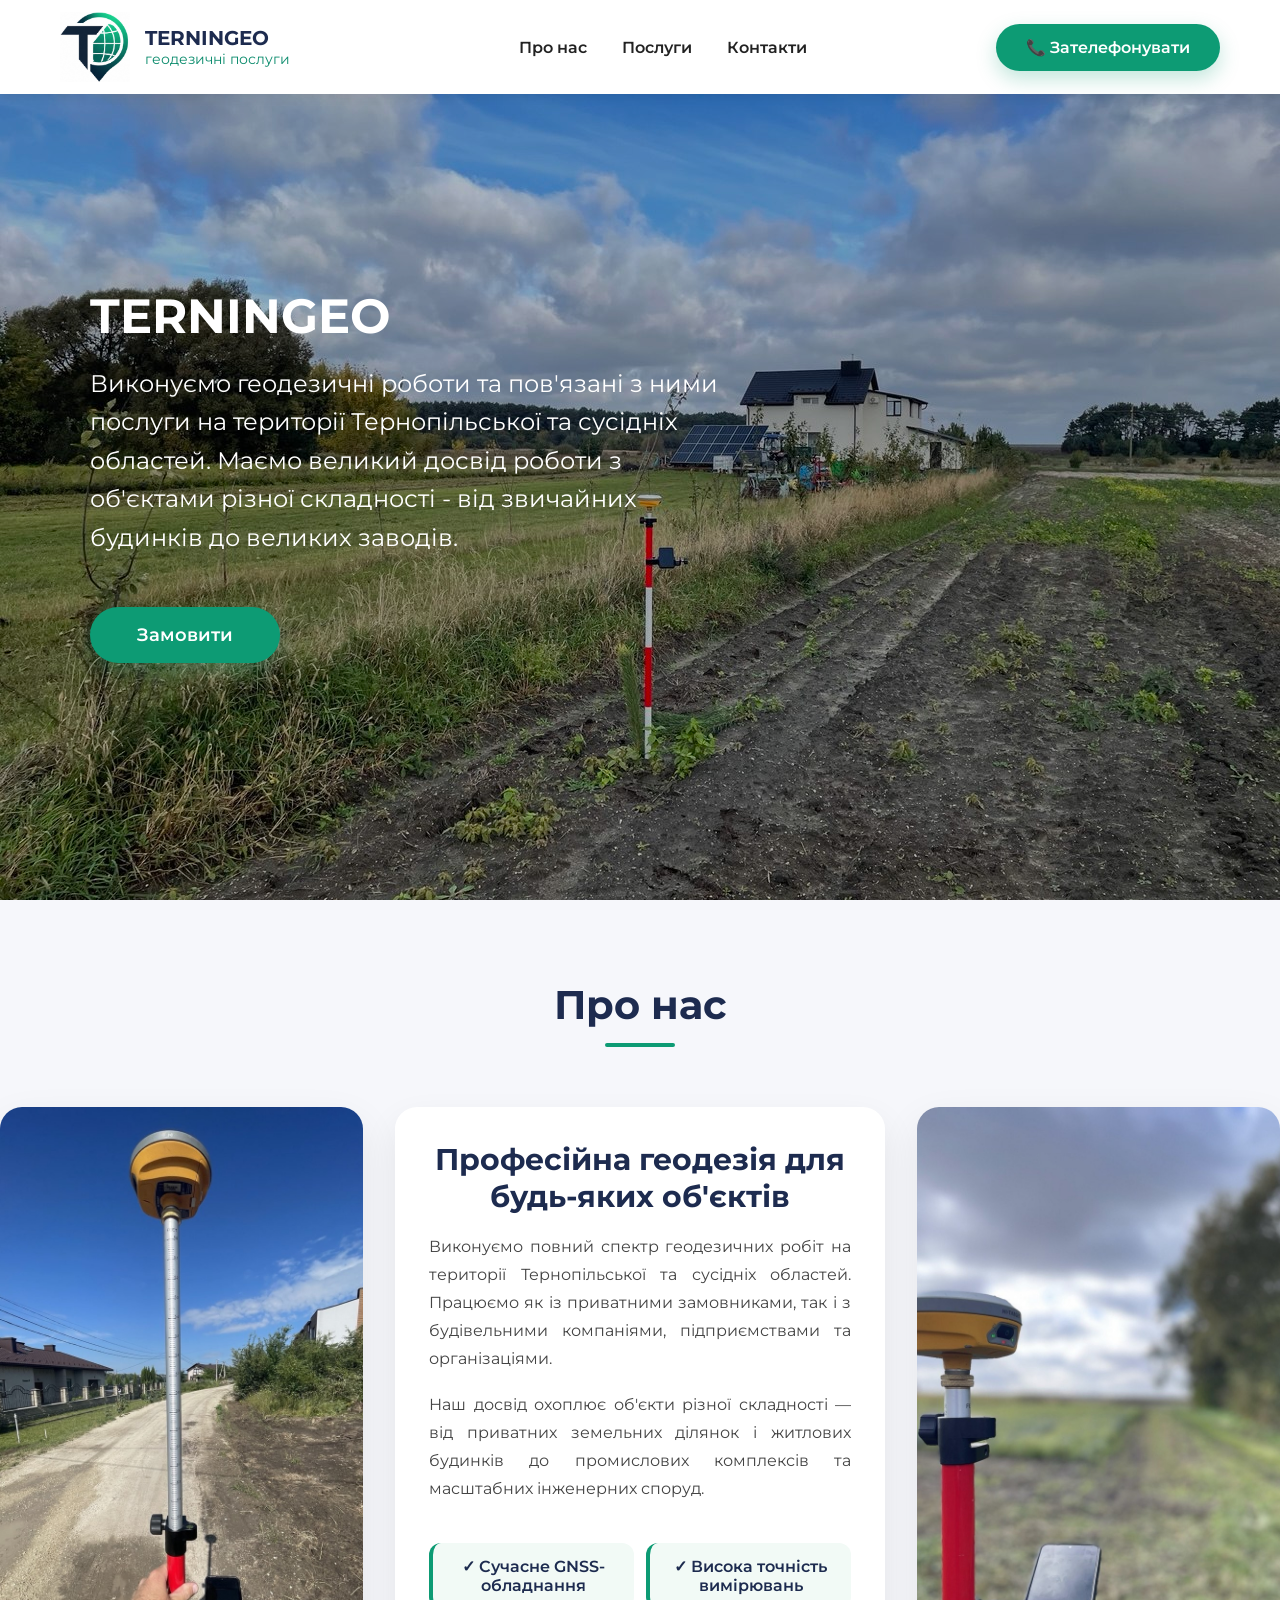
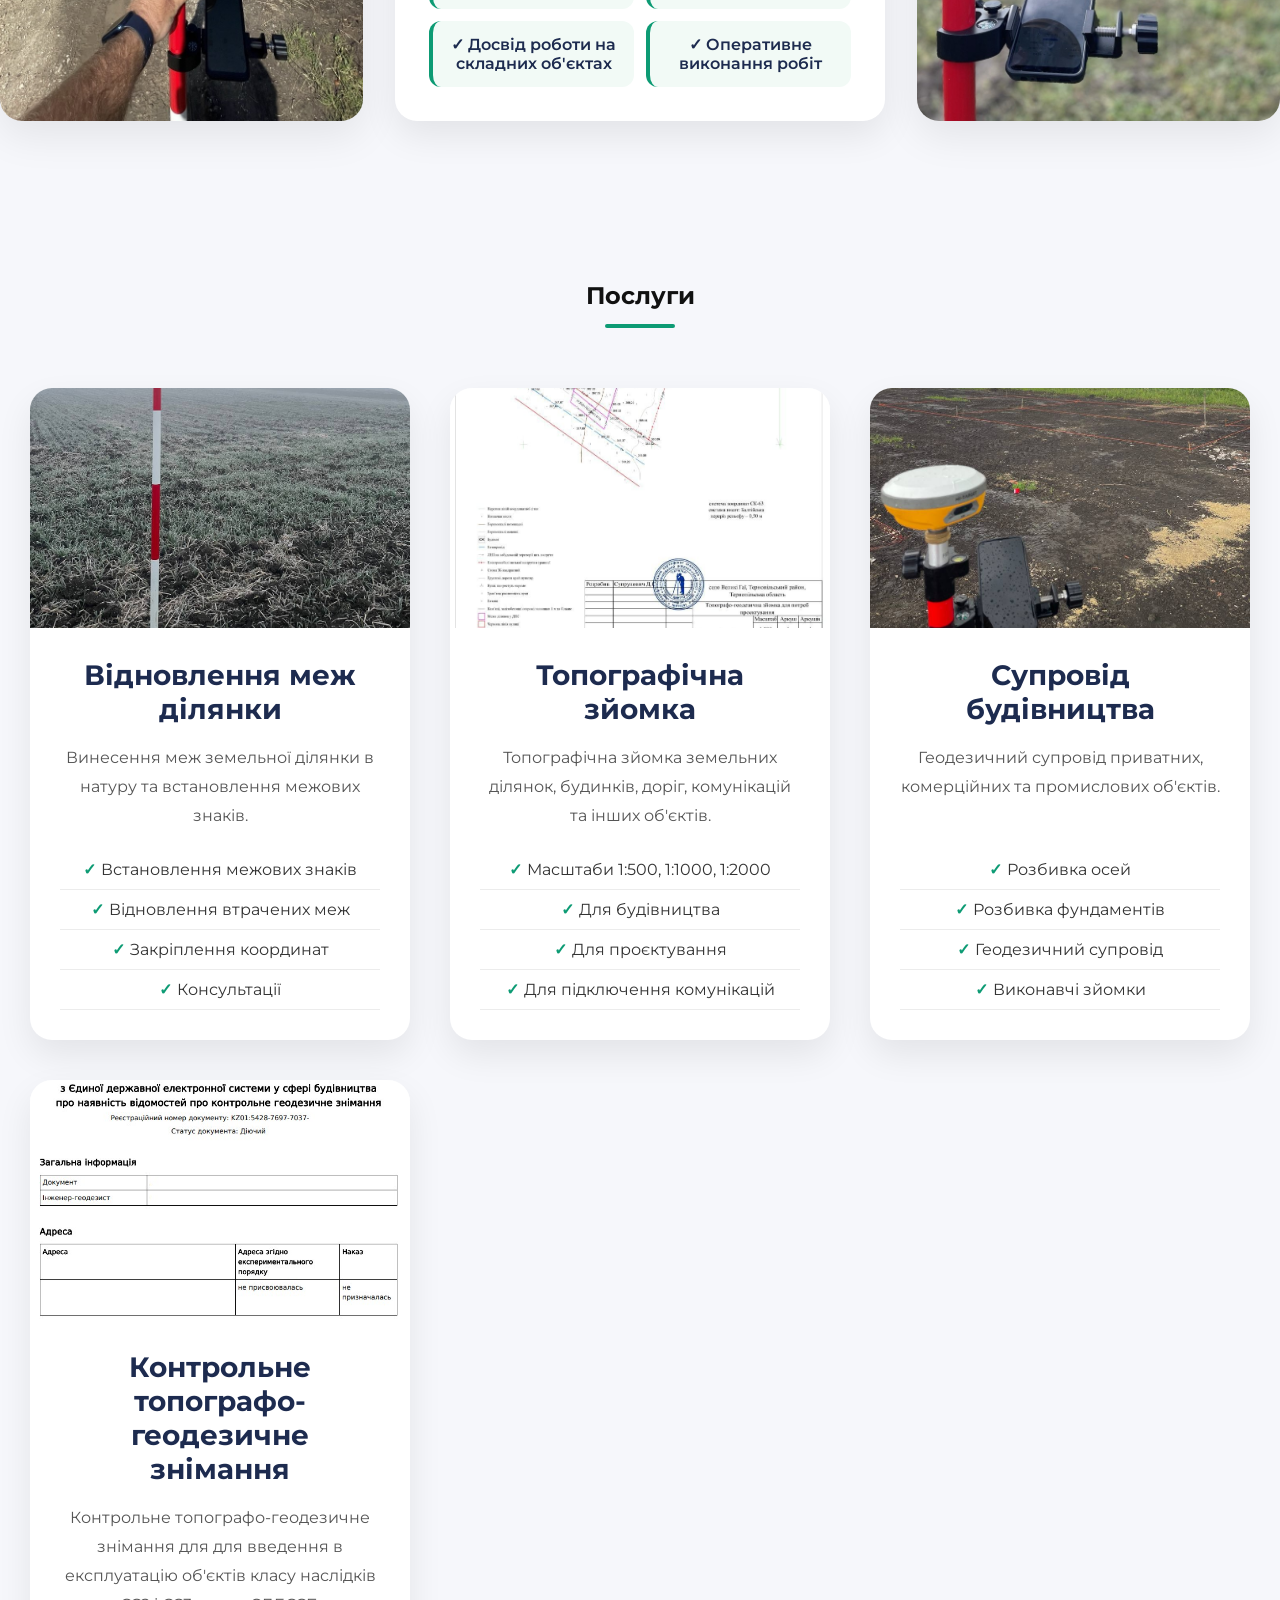
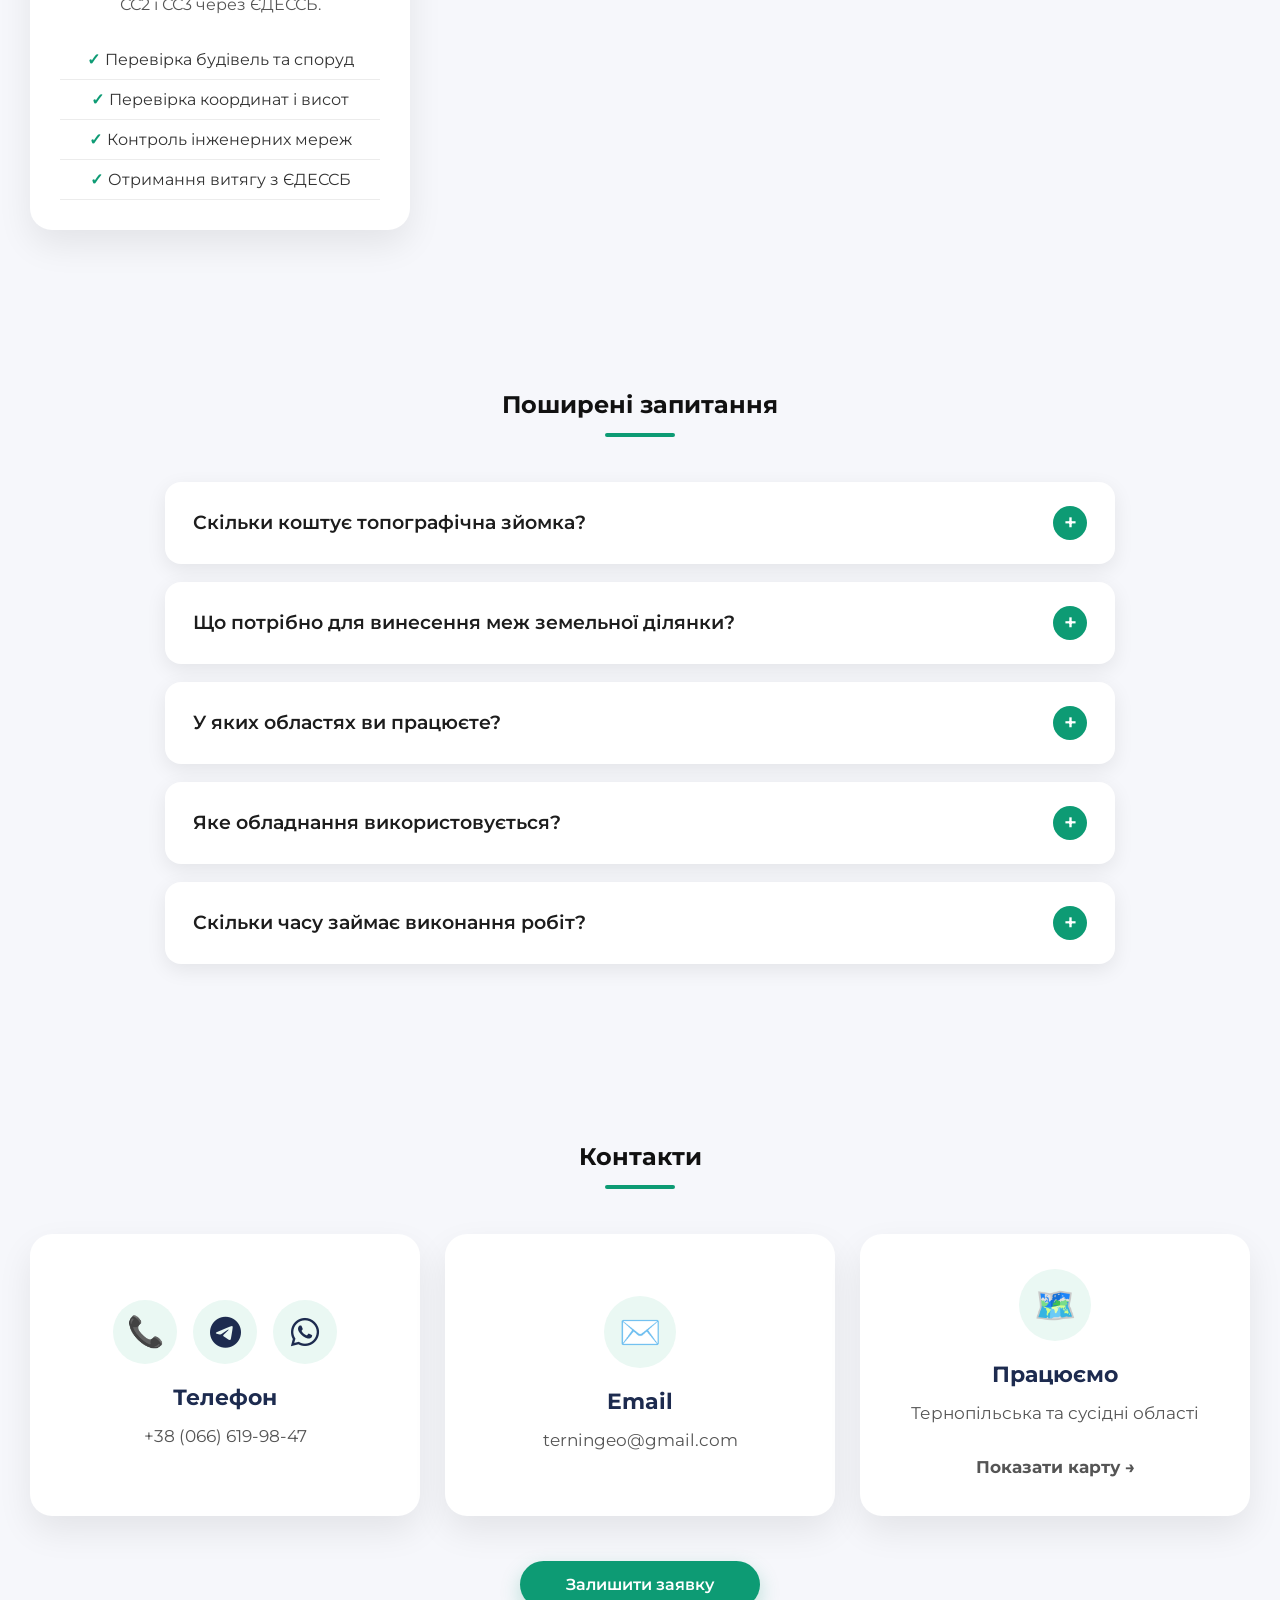
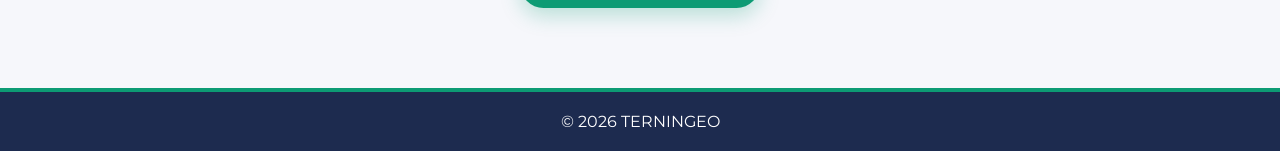
==== index.html @ 0c367214 "Update index.html" ====
<!DOCTYPE html>
<html lang="uk">
<head>
<meta charset="UTF-8">
<meta name="viewport" content="width=device-width, initial-scale=1.0">
<meta name="theme-color" content="#0d9b74">

<title>TERNINGEO | Топографічна зйомка • Винесення меж • Геодезичні роботи</title>

<meta name="description" content="Геодезичні послуги у Тернополі та Західній Україні: топографічна зйомка, винесення та відновлення меж земельних ділянок, геодезичний супровід будівництва, контрольне топографо-геодезичне знімання.">

<meta name="keywords" content="
геодезія Тернопіль,
геодезист Тернопіль,
геодезичні роботи,
геодезичні послуги,
інженер-геодезист,
сертифікований інженер-геодезист,
топографічна зйомка,
топозйомка,
топозйомка 1:500,
топозйомка 1:2000,
топозйомка для рем,
топозйомка на підключення,
топографічний план,
геодезична зйомка,
винесення меж,
винесення меж земельної ділянки,
відновлення меж,
встановлення межових знаків,
межування земельної ділянки,
визначення меж ділянки,
геодезичний супровід будівництва,
геодезичний контроль,
розбивка осей,
розбивка фундаменту,
виконавча зйомка,
контрольне топографо-геодезичне знімання,
ЄДЕССБ,
СС2,
СС3,
геодезія будівництва,
GNSS вимірювання,
геодезичні вимірювання,
геодезичне обладнання,
земельна ділянка,
геодезія Тернопільська область,
геодезист Тернопільська область,
геодезія Львів,
геодезія Івано-Франківськ,
геодезія Хмельницький,
геодезія Рівне,
геодезія Луцьк,
геодезія Чернівці,
геодезія Закарпаття,
геодезія Західна Україна
">
  
<meta name="robots" content="index,follow">

<link rel="canonical" href="https://terningeo.pp.ua/">

<link rel="icon" href="images/favicon-16x16.png" type="image/png">
<link rel="apple-touch-icon" href="images/apple-touch-icon.png">

<link rel="preconnect" href="https://fonts.googleapis.com">
<link rel="preconnect" href="https://fonts.gstatic.com" crossorigin>

<link href="https://fonts.googleapis.com/css2?family=Montserrat:wght@300;400;600;700&display=swap" rel="stylesheet">

<link rel="stylesheet" href="https://cdnjs.cloudflare.com/ajax/libs/font-awesome/6.7.2/css/all.min.css">
<link rel="stylesheet" href="style.css">

<meta property="og:type" content="website">
<meta property="og:locale" content="uk_UA">
<meta property="og:site_name" content="TERNINGEO">
<meta property="og:title" content="TERNINGEO">
<meta property="og:description" content="Топографічна зйомка, винесення меж, геодезичний супровід будівництва та інші геодезичні послуги.">
<meta property="og:url" content="https://terningeo.pp.ua/">
<meta property="og:image" content="https://terningeo.pp.ua/images/hero.jpg">

<script type="application/ld+json">
{
  "@context":"https://schema.org",
  "@type":"ProfessionalService",
  "name":"TERNINGEO",
  "url":"https://terningeo.pp.ua/",
  "image":"https://terningeo.pp.ua/images/hero.jpg",
  "telephone":"+380666199847",
  "email":"terningeo@gmail.com",
  "priceRange":"₴₴",
  "areaServed":[
    "Тернопільська область",
    "Львівська область",
    "Івано-Франківська область",
    "Хмельницька область",
    "Рівненська область",
    "Волинська область",
    "Закарпатська область",
    "Чернівецька область"
  ]
}
</script>

</head>

<body>

<header>

    <div class="container">

        <div class="logo">
            <a href="/">
                <img src="images/logo.png" alt="TERNINGEO">

                <div class="logo-text">
                    <span class="logo-title">
                        TERNINGEO
                    </span>

                    <span class="logo-subtitle">
                          геодезичні послуги
                    </span>
                </div>
            </a>
        </div>

        <button class="menu-toggle" aria-label="Меню">
            ☰
        </button>

        <nav id="main-menu">

            <a href="#about">Про нас</a>

            <a href="#services">Послуги</a>

            <!-- <a href="#works">Роботи</a> -->

            <a href="#contact">Контакти</a>

        </nav>

        <a href="tel:+380666199847" class="btn desktop-btn">
            📞 Зателефонувати
        </a>

    </div>

</header>

<section class="hero">
<div class="overlay"></div>
<div class="hero-content">
<h1>TERNINGEO</h1>
<p>Виконуємо геодезичні роботи та пов'язані з ними послуги на території Тернопільської та сусідніх областей. Маємо великий досвід роботи з об'єктами різної складності - від звичайних будинків до великих заводів.</p>
<a href="#" id="openOrderModal" class="btn">Замовити</a>
</div>
</section>

<section id="about" class="section">

    <div class="container">

        <h2>Про нас</h2>

        <!-- Мобільний слайдер -->
        <div class="about-slider" id="aboutSlider">

            <img src="images/about.jpg"
                 alt="Інженер-геодезист виконує геодезичні роботи">

            <img src="images/about-2.jpg"
                 alt="Геодезичні вимірювання сучасним GNSS-обладнанням">

         </div>
          
        <div class="services-dots">
            <span class="dot active"></span>
            <span class="dot"></span>
        </div>

    </div>

    <!-- ПК -->
    <div class="about">

        <div class="about-image">
            <img src="images/about.jpg"
                 alt="Інженер-геодезист виконує геодезичні роботи">
        </div>

         <div class="about-text">

            <h3>Професійна геодезія для будь-яких об'єктів</h3>

            <p>
                Виконуємо повний спектр геодезичних робіт на території Тернопільської та
                сусідніх областей. Працюємо як із приватними замовниками, так і з
                будівельними компаніями, підприємствами та організаціями.
            </p>

            <p>
                Наш досвід охоплює об'єкти різної складності — від приватних земельних
                ділянок і житлових будинків до промислових комплексів та масштабних
                інженерних споруд.
            </p>

            <div class="about-features">
                <div>✓ Сучасне GNSS-обладнання</div>
                <div>✓ Висока точність вимірювань</div>
                <div>✓ Досвід роботи на складних об'єктах</div>
                <div>✓ Оперативне виконання робіт</div>
            </div>

        </div>

        <div class="about-image">
            <img src="images/about-2.jpg"
                 alt="Геодезичні вимірювання сучасним GNSS-обладнанням">
        </div>

    </div>

</section>

<section id="services" class="section">

    <div class="container">

        <h2>Послуги</h2>

        <div class="services-grid" id="servicesSlider">

            <article class="service-card" onclick="location.href='/vynos';" style="cursor:pointer;">

                <img src="images/boundary.jpg" alt="Відновлення меж">

                <div class="service-content">

                    <h3>Відновлення меж ділянки</h3>

                    <p>
                        Винесення меж земельної ділянки в натуру
                        та встановлення межових знаків.
                    </p>

                    <ul>
                        <li>Встановлення межових знаків</li>
                        <li>Відновлення втрачених меж</li>
                        <li>Закріплення координат</li>
                        <li>Консультації</li>
                    </ul>

                </div>

            </article>

            <article class="service-card" onclick="location.href='/topo';" style="cursor:pointer;">

                <img src="images/topography.jpg" alt="Топографічна зйомка">

                <div class="service-content">

                    <h3>Топографічна зйомка</h3>

                    <p>
                        Топографічна зйомка земельних ділянок,
                        будинків, доріг, комунікацій та інших об'єктів.
                    </p>

                    <ul>
                        <li>Масштаби 1:500, 1:1000, 1:2000</li>
                        <li>Для будівництва</li>
                        <li>Для проєктування</li>
                        <li>Для підключення комунікацій</li>
                    </ul>

                </div>

            </article>

            <article class="service-card" onclick="location.href='/suprovid';" style="cursor:pointer;">

                <img src="images/construction.jpg" alt="Супровід будівництва">

                <div class="service-content">

                    <h3>Супровід будівництва</h3>

                    <p>
                        Геодезичний супровід приватних,
                        комерційних та промислових об'єктів.
                    </p>

                    <ul>
                        <li>Розбивка осей</li>
                        <li>Розбивка фундаментів</li>
                        <li>Геодезичний супровід</li>
                        <li>Виконавчі зйомки</li>
                    </ul>

                </div>

            </article>

            <article class="service-card" onclick="location.href='/kgz';" style="cursor:pointer;">

                <img src="images/control.jpg" alt="Контрольне топографо-геодезичне знімання">

                <div class="service-content">

                    <h3>Контрольне топографо-геодезичне знімання</h3>

                    <p>
                    Контрольне топографо-геодезичне знімання для 
                    для введення в експлуатацію об'єктів 
                    класу наслідків СС2 і СС3 через ЄДЕССБ.
                    </p>

                    <ul>
                    <li>Перевірка будівель та споруд</li>
                    <li>Перевірка координат і висот</li>
                    <li>Контроль інженерних мереж</li>
                    <li>Отримання витягу з ЄДЕССБ</li>
                    </ul>

                </div>
                
            </article>

        </div>

    </div>

    <div class="services-dots">
    <span class="dot active"></span>
    <span class="dot"></span>
    <span class="dot"></span>
    <span class="dot"></span>
    
    </div>

</section>
    
<!-- <section id="works" class="section">

    <div class="container">

        <h2>Роботи</h2>

        <!-- ПК -->
        <!-- <div class="gallery">

            <img src="images/about-2.jpg" alt="">
            <img src="images/about.jpg" alt="">
            <img src="images/topography.jpg" alt="">
            <img src="images/boundary.jpg" alt="">
            <img src="images/construction.jpg" alt="">

        </div> -->

        <!-- Мобільний -->
        <!-- <div class="gallery-slider" id="gallerySlider">

            <img src="images/about-2.jpg" alt="">
            <img src="images/about.jpg" alt="">
            <img src="images/topography.jpg" alt="">
            <img src="images/boundary.jpg" alt="">
            <img src="images/construction.jpg" alt="">

        </div>

        <div class="gallery-dots">
            <span class="gallery-dot active"></span>
            <span class="gallery-dot"></span>
            <span class="gallery-dot"></span>
            <span class="gallery-dot"></span>
            <span class="gallery-dot"></span>
        </div>

    </div> -->
    
<!-- </section> -->

<section id="faq" class="section">

    <div class="container">

        <h2>Поширені запитання</h2>

        <div class="faq">

            <div class="faq-item">

                <button class="faq-question">

                    <span>Скільки коштує топографічна зйомка?</span>

                    <span class="faq-icon">+</span>

                </button>

                <div class="faq-answer">

                    <p>
                        Вартість залежить від площі ділянки, місця виконання робіт,
                        складності рельєфу та призначення зйомки.
                        Для розрахунку вартості достатньо зателефонувати або залишити заявку.
                    </p>

                </div>

            </div>

            <div class="faq-item">

                <button class="faq-question">

                    <span>Що потрібно для винесення меж земельної ділянки?</span>

                    <span class="faq-icon">+</span>

                </button>

                <div class="faq-answer">

                    <p>
                        Достатньо кадастрового номера земельної ділянки або
                        правовстановлюючих документів. Після уточнення координат
                        межі будуть відновлені в натурі(на місцевості) та закріплені межовими знаками.
                    </p>

                </div>

            </div>

            <div class="faq-item">

                <button class="faq-question">

                    <span>У яких областях ви працюєте?</span>

                    <span class="faq-icon">+</span>

                </button>

                <div class="faq-answer">

                    <p>
                        Працюємо у Тернопільській, Львівській,
                        Івано-Франківській, Хмельницькій,
                        Волинській, Рівненській,
                        Закарпатській та Чернівецькій областях.
                    </p>

                </div>

            </div>

            <div class="faq-item">

                <button class="faq-question">

                    <span>Яке обладнання використовується?</span>

                    <span class="faq-icon">+</span>

                </button>

                <div class="faq-answer">

                    <p>
                        Використовуємо сучасне GNSS-обладнання
                        та професійні геодезичні прилади,
                        що забезпечують високу точність вимірювань.
                    </p>

                </div>

            </div>

            <div class="faq-item">

                <button class="faq-question">

                    <span>Скільки часу займає виконання робіт?</span>

                    <span class="faq-icon">+</span>

                </button>

                <div class="faq-answer">

                    <p>
                        Терміни залежать від виду робіт та площі об'єкта.
                        Більшість замовлень виконується максимально оперативно
                        після погодження деталей.
                    </p>

                </div>

            </div>

        </div>

    </div>

</section>
  
<section id="contact" class="section">

    <div class="container">

        <h2>Контакти</h2>

        <div class="contact-grid">

            <!-- Телефон -->
            <div class="contact-card">

                <div class="contact-actions">

    <a href="tel:+380666199847"
       class="contact-icon phone-icon"
       aria-label="Зателефонувати">
        📞
    </a>

    <a href="https://t.me/+380666199847"
       class="contact-icon telegram-icon"
       target="_blank"
       aria-label="Telegram">
        <i class="fab fa-telegram-plane"></i>
    </a>

    <a href="https://wa.me/+380666199847"
       class="contact-icon whatsapp-icon"
       target="_blank"
       aria-label="WhatsApp">
        <i class="fab fa-whatsapp"></i>
    </a>
                </div>

                <h3>Телефон</h3>
                <span>+38 (066) 619-98-47</span>

            </div>

            <!-- Email -->
            <a href="mailto:terningeo@gmail.com" class="contact-card">
                <div class="contact-icon">✉️</div>
                <h3>Email</h3>
                <span>terningeo@gmail.com</span>
            </a>

            <!-- Карта -->
            <a href="#" id="openMap" class="contact-card">
                <div class="contact-icon">🗺️</div>
                <h3>Працюємо</h3>
                <span>
                    Тернопільська та сусідні області
                    <br><br>
                    <strong>Показати карту →</strong>
                </span>
            </a>

        </div>

        <a href="#" class="btn open-modal" style="margin-top:45px;">
            Залишити заявку
        </a>

    </div>

</section>

<footer>
<p>© 2026 TERNINGEO</p>
</footer>

<button id="topBtn">↑</button>

<a href="tel:+380666199847" id="callBtn" aria-label="Зателефонувати">
    📞
</a>

<div id="orderModal" class="modal">

        <div class="modal-content">

        <button class="close-modal">&times;</button>

        <h2>Замовити геодезичні роботи</h2>

        <form id="orderForm">

        <input
        type="text"
        placeholder="Ваше ім'я"
        required
        minlength="2">

        <input
        type="tel"
        placeholder="+380671234567"
        required
        pattern="^(\+380|380|0)\d{9}$">

        <textarea
        placeholder="Опишіть, що потрібно виконати"
        required
        minlength="5"></textarea>

        <button type="submit" class="btn">
        Надіслати заявку
        </button>

        </form>

    </div>

</div>

<div id="mapModal" class="modal">

    <div class="modal-content modal-map">

    <button class="close-map">&times;</button>

    <div class="map-header">
        <h2>Регіон виконання робіт</h2>

        <p>
            Виконуємо геодезичні роботи на території західної України.
        </p>
    </div>

    <img src="images/work-area-map.png" alt="Регіон виконання робіт">

    <div class="map-footer">
        <p>
            Працюємо у Волинській, Рівненській, Львівській,
            Тернопільській, Хмельницькій, Івано-Франківській,
            Закарпатській та Чернівецькій областях.
        </p>
    </div>

    </div>

</div>

<script src="script.js"></script>
</body>
</html>
---- style.css ----
html,
body {
    width: 100%;
    overflow-x: hidden;
}

*{margin:0;padding:0;box-sizing:border-box;font-family:Montserrat,sans-serif}
body{background:#f6f7fb;color:#111}

.container{
    width:min(100%,1500px);
    margin:auto;
    padding:0 30px;
}

nav{
    display:flex;
    align-items:center;
    gap:35px;

    flex:1;
    justify-content:center;
}

.overlay{
    position:absolute;
    inset:0;
    background:rgba(0,0,0,.35);
}

/* ===== Спільний стиль Hero ===== */

.hero,
.topoplan,
.vynos{
    min-height:100dvh;
    position:relative;
    display:flex;
    justify-content:center;
    align-items:center;
    color:#fff;
    padding:110px 20px 60px;
}

.hero-content,
.topoplan-content,
.vynos-content{
    position:relative;
    z-index:2;
    width:90%;
    max-width:1100px;
    margin:0 auto;

    display:flex;
    flex-direction:column;
    align-items:flex-start;

    text-align:left;
}

.hero h1,
.topoplan h1,
.vynos h1{
    font-size:clamp(34px,5vw,48px);
    font-weight:700;
    margin-bottom:20px;
}

.hero p,
.topoplan p,
.vynos p{
    max-width:650px;
    font-size:clamp(16px,2vw,24px);
    line-height:1.6;
    margin-bottom:35px;
}

.hero .btn,
.topoplan .btn,
.vynos .btn{
    margin-top:15px;
    min-width:190px;
    min-height:56px;
    font-size:18px;
}

.hero .overlay,
.topoplan .overlay,
.vynos .overlay{
    position:absolute;
    inset:0;
    background:rgba(0,0,0,.25);
}

/* ===== Індивідуальний фон ===== */

.hero{
    background:url("images/hero.jpg") center center / cover no-repeat;
}

.topoplan{
    background:url("images/topoplan.jpg") center center / cover no-repeat;
}

.vynos{
    background:url("images/vynos.jpg") center center / cover no-repeat;
}
.logo img{
    width:70px;
    height:auto;
    object-fit:contain;
    margin-right:15px;
}

.logo-subtitle {
    font-size: 14px;
    color: #0a8b6c;
}

.section{padding:80px 0;text-align:center}

.section h2{

    position:relative;

    display:inline-block;

    padding-bottom:18px;
}

.section h2::after{

    content:"";

    position:absolute;

    left:50%;

    transform:translateX(-50%);

    bottom:0;

    width:70px;

    height:4px;

    border-radius:10px;

    background:#0d9b74;
}

.about{
    display:grid;
    grid-template-columns:1fr 1.35fr 1fr;
    gap:32px;
    margin-top:60px;
    align-items:stretch;
}

.about-image{
    overflow:hidden;
    border-radius:22px;
    background:#fff;
    box-shadow:0 15px 40px rgba(0,0,0,.08);
    transition: transform .28s cubic-bezier(.22,.61,.36,1),
                box-shadow .28s cubic-bezier(.22,.61,.36,1);
    height:100%;
}

.about-image:hover{

    transform:translateY(-4px);

    box-shadow:0 20px 40px rgba(0,0,0,.14);

}

.about-image img{
    width:100%;
    height:100%;
    object-fit:cover;
    display:block;
}

.about-text{
    display:flex;
    flex-direction:column;

    justify-content:flex-start;   /* замість center */

    background:#fff;
    padding:34px;
    border-radius:22px;

    box-shadow:0 15px 35px rgba(0,0,0,.08);

    transform:translateZ(0);

    transition:
        transform .35s ease,
        box-shadow .35s ease;

    will-change:transform;
}

.about-text:hover{

    transform:translateY(-4px);

    box-shadow:0 20px 40px rgba(0,0,0,.12);

}

#about h2{
    font-size:40px;
    color:#1d2b4f;
}

.about-text h3{

    font-size:30px;

    color:#1d2b4f;

    margin-bottom:18px;

}

.about-text p{

    font-size:16px;

    line-height:1.75;

    color:#444;

    margin-bottom:18px;

    text-align:justify;

}

.about-features{

    display:grid;

    grid-template-columns:repeat(2,minmax(180px,1fr));

    gap:12px;

    margin-top:22px;

}

.about-features div{

    background:#f2faf6;

    padding:14px;

    border-radius:12px;

    font-weight:600;

    color:#1d2b4f;

    border-left:4px solid #0d9b74;

}

.grid{
    display:grid;
    grid-template-columns:repeat(auto-fit,minmax(280px,1fr));
    gap:20px;
}

/* ===== Services ===== */

.services-grid{

    display:grid;
    grid-template-columns:repeat(auto-fit,minmax(320px,1fr));
    gap:40px;
    width:100%;
    margin-top:60px;
    align-items:flex-start;

}

.service-card{

    display:flex;
    flex-direction:column;

    background:#fff;

    border-radius:22px;

    overflow:hidden;

    height:100%;

    transition: transform .28s cubic-bezier(.22,.61,.36,1),
                box-shadow .28s cubic-bezier(.22,.61,.36,1);

    box-shadow:0 15px 35px rgba(0,0,0,.08);

}

.service-card:hover{

    transform:translateY(-4px);

    box-shadow:0 20px 40px rgba(0,0,0,.12);
    
}

.service-card img{
    width:100%;
    height:240px;
    object-fit:cover;
    object-position:center 90%;
    display:block;
    transition:transform .35s ease;
}

.service-card:hover img{
    transform:scale(1.03);
}

.service-content{

    display:flex;
    flex-direction:column;
    flex:1;

    padding:30px;

}

.service-content h3{

    font-size:28px;

    color:#1d2b4f;

    margin-bottom:18px;

    text-align:center;
}

.service-content p{

    color:#555;

    line-height:1.8;

    margin-bottom:20px;

    text-align:center;
}

.service-content ul{

    margin-top:auto;
    list-style:none;
    padding:0;

}

.service-content li{

    padding:10px 0;

    border-bottom:1px solid #ececec;

    color:#333;
}

.service-content li::before{

    content:"✓ ";

    color:#0d9b74;

    font-weight:bold;
}

@media(max-width:768px){

.services-grid{

    display:flex;
    overflow-x:auto;

    scroll-snap-type:x mandatory;
    scroll-behavior:smooth;
    -webkit-overflow-scrolling:touch;

    scrollbar-width:none;
    gap:18px;
}

.services-grid::-webkit-scrollbar{
    display:none;
}

.service-card{

    flex:0 0 100%;
    min-width:100%;
    scroll-snap-align:start;
}

.service-card img{
    height:220px;
}

.service-content{
    padding:22px;
}

}

.gallery-slider,
.gallery-dots{
    display:none;
}

.card{background:#fff;padding:20px;border-radius:15px;box-shadow:0 5px 20px rgba(0,0,0,.1)}

.card img{
    width:100%;
    height:auto;
    display:block;
    border-radius:12px;
}

.gallery{
    display:grid;
    grid-template-columns:repeat(auto-fit,minmax(250px,1fr));
    gap:10px;
}

.gallery img{
    width:100%;
    border-radius:10px;
    cursor:pointer;
    transition: transform .28s cubic-bezier(.22,.61,.36,1),
                box-shadow .28s cubic-bezier(.22,.61,.36,1);
            
}

.gallery img:hover{

    transform:translateY(-4px);
    box-shadow:0 20px 40px rgba(0,0,0,.12);
}

form{display:flex;flex-direction:column;gap:10px;max-width:400px;margin:auto}

input,textarea{padding:10px;border:1px solid #ccc;border-radius:10px}

footer{padding:20px;text-align:center;background:#1d2b4f;border-top:4px solid #0d9b74;color:#fff}

#topBtn{
    position:fixed;
    right:25px;
    bottom:25px;
    z-index:9999;
}

#topBtn:hover,
#callBtn:hover{

    transform:translateY(-3px);

    box-shadow:0 16px 35px rgba(79,157,255,.35);

}

#topBtn:hover{
    background:#78b8ff;
}

#callBtn:hover{
    background:#11b286;
}

.float-visible{
    opacity:1 !important;
    visibility:visible !important;
    transform:translateY(0);
}

.float-hide{
    opacity:0 !important;
    transform:translateY(15px);
    pointer-events:none;
}

#callBtn{
    position:fixed;
    left:25px;
    bottom:25px;
    z-index:9999;
}

#topBtn:active,
#callBtn:active{
    transform:translateY(0) scale(.95);
}

#topBtn,
#callBtn{

    width:60px;
    height:60px;

    display:flex;
    align-items:center;
    justify-content:center;

    color:#fff;

    border:none;
    border-radius:50%;

    font-size:28px;
    text-decoration:none;

    box-shadow:0 12px 30px rgba(79,157,255,.25);

    opacity:0;
    visibility:hidden;

    transform:translateY(15px);

transition:
opacity .45s ease,
transform .45s ease,
background .25s,
box-shadow .25s;

    will-change:transform,opacity;
}

#callBtn{
    background:#0d9b74;
}

#topBtn{
    background:#4f9dff;
}

header{
    position:fixed;
    top:0;
    left:0;
    width:100%;
    background:#fff;
    z-index:1000;
    box-shadow:0 2px 10px rgba(0,0,0,.08);
}

header .container{
    max-width:1200px;
    margin:0 auto;
    padding:12px 20px;

    display:flex;
    align-items:center;
}

.logo{
    flex-shrink:0;
    margin-right:40px;
}

.logo a {
    display: flex;
    align-items: center;
    text-decoration: none;
}

.logo-text {
    display: flex;
    flex-direction: column;
}

.logo-title{
    font-size:20px;
    font-weight:700;
    color:#1d2b4f;
    line-height:1.2;
}

nav a{
    text-decoration:none;
    color:#222;
    font-weight:600;
    margin:0;
    transition:.2s;
}

nav a:hover {
    color: #0d9b74;
}

.btn{
    display:inline-flex;
    align-items:center;
    justify-content:center;

    background:#0d9b74;
    box-shadow:0 8px 20px rgba(13,155,116,.25);
    color:#fff;

    padding:14px 30px;

    border:none;
    border-radius:40px;

    font-size:16px;
    font-weight:600;
    text-decoration:none;
    white-space:nowrap;

    cursor:pointer;

    transition:
        background .25s ease,
        transform .2s ease,
        box-shadow .25s ease;

}

.btn:hover{
    background:#087b5d;
    transform:translateY(-2px);
    box-shadow:0 12px 30px rgba(13,155,116,.35);
}

.btn:active{
    transform:translateY(0);
}

.desktop-btn{
    display:inline-flex;
    align-items:center;
    justify-content:center;

    flex-shrink:0;
    margin-left:auto;
}

/* ===== Mobile menu ===== */

.menu-toggle{
    display:none;
    background:none;
    border:none;
    font-size:32px;
    cursor:pointer;
}

.mobile-btn{
    display:none;
}

.about-slider{
    display:none;
}

.contact-grid{

    display:grid;
    grid-template-columns:repeat(3,1fr);

    gap:25px;

    margin-top:45px;
}

.contact-card{

    background:#fff;

    border-radius:22px;

    padding:35px 25px;

    text-decoration:none;

    color:#1d2b4f;

    box-shadow:0 15px 35px rgba(0,0,0,.08);

    transition: transform .28s cubic-bezier(.22,.61,.36,1),
                box-shadow .28s cubic-bezier(.22,.61,.36,1);

    display:flex;
    flex-direction:column;
    align-items:center;
    justify-content:center;

    min-height:210px;
}

.contact-actions{
    display:flex;
    justify-content:center;
    gap:16px;
    margin-bottom:22px;
}

.contact-actions .contact-icon{
    width:64px;
    height:64px;

    display:flex;
    align-items:center;
    justify-content:center;

    border-radius:50%;
    background:#eaf8f3;

    font-size:30px;
    color:#1d2b4f;
    text-decoration:none;

    transition:.25s;
}

.contact-actions .contact-icon:hover{
    background:#0d9b74;
    color:#fff;
    transform:translateY(-3px);
}

@media (max-width:380px){

.hero h1{
    font-size:30px;
}

.hero p{
    font-size:15px;
}

.btn{
    width:100%;
}

}

@media (max-width:768px){

.about,
.about-text,
.about-slider,
.about-features,
.about-features div{
    min-width:0;
    width:100%;
    max-width:100%;
    box-sizing:border-box;
}

.about{
    display:block;
    margin-top:35px;
}

.about-image{
    display:none;
}

.about-slider{
    display:flex;
    overflow-x:auto;

    scroll-snap-type:x mandatory;
    scroll-behavior:smooth;
    -webkit-overflow-scrolling:touch;

    scrollbar-width:none;
}

.about-slider::-webkit-scrollbar{
    display:none;
}

.about-slider img{
    flex:0 0 100%;
    width:100%;
    height:auto;

    aspect-ratio:4/5;

    display:block;

    object-fit:cover;

    scroll-snap-align:start;

    border-radius:22px;

    box-shadow:0 12px 30px rgba(0,0,0,.12);
}

.slider-dots{

    display:flex;
    justify-content:center;
    gap:10px;

    margin-top:18px;
}

.dot{

    width:10px;
    height:10px;

    border-radius:50%;

    background:#cfd4df;

    transition:.25s;
}

.dot.active{

    width:28px;

    border-radius:20px;

    background:#0d9b74;
}
    
.about-text{
    background:transparent;
    box-shadow:none;
    padding:22px 0;
}

.about-features{
    grid-template-columns:1fr;
    gap:10px;
    margin-top:20px;
}

.about-features div{
    padding:12px 14px;
    font-size:15px;
    border-radius:10px;
}
    
#about h2{
    font-size:30px;
}

    header .container{
        min-height:70px;
    }

    .logo img{
        width:48px;
    }

    .logo-title{
        font-size:16px;
    }

    .logo-subtitle{
        display:none;
    }

    .desktop-btn{
        display:none !important;
    }

    .menu-toggle{
        display:block;
        font-size:34px;
        margin-left:auto;
    }

    nav{
        position:absolute;
        top:72px;
        left:0;
        width:100%;
        display:none;
        flex-direction:column;
        gap:0;
        background:#fff;
        padding:15px 0;
        box-shadow:0 5px 20px rgba(0,0,0,.1);
        margin:0;
        z-index:999;
    }

    nav.active{
        display:flex;
    }

    nav a{
        display:block;
        padding:14px 20px;
        text-align:center;
        border-bottom:1px solid #eee;
    }

#callBtn{
    width:56px;
    height:56px;
    left:18px;
    bottom:max(18px, env(safe-area-inset-bottom));
    font-size:26px;
}

#topBtn{
    width:56px;
    height:56px;
    right:18px;
    bottom:max(18px, env(safe-area-inset-bottom));
    font-size:26px;
}

    .hero h1{
        font-size:34px;
    }

    .hero p{
        font-size:16px;
        padding:0;
    }

    .section{
        padding:60px 20px;
    }

    .container{
        width:100%;
        padding:0 18px;
    }

    .grid{
        grid-template-columns:1fr;
    }

    .gallery{
        grid-template-columns:1fr;
    }

.about-features{
    display:grid;
    grid-template-columns:1fr;
    width:100%;
}

.about-features div{
    width:100%;
    min-width:0;
    word-break:break-word;
}

.contact-grid{

    grid-template-columns:1fr;

    gap:18px;
}

.contact-card{

    min-height:150px;

    padding:28px 20px;
}

.contact-icon{

    width:60px;
    height:60px;

    font-size:28px;

    margin-bottom:15px;
}

.contact-card h3{

    font-size:20px;
}

.contact-card span{

    font-size:16px;
}

#contact .btn{

    width:100%;
    max-width:340px;
}

}

/* ===== Contacts ===== */

.contact-card:hover{

    transform:translateY(-4px);

    box-shadow:0 20px 40px rgba(0,0,0,.12);
}

.contact-icon{

    width:72px;
    height:72px;

    border-radius:50%;

    background:#eaf8f3;

    display:flex;
    align-items:center;
    justify-content:center;

    font-size:34px;

    margin-bottom:20px;
}

.contact-actions{
    display:flex;
    justify-content:center;
    gap:16px;
    margin-bottom:20px;
}

.contact-actions .contact-icon{
    width:64px;
    height:64px;
    margin-bottom:0;
    transition:.25s;
}

/* Постійні кольори */

.phone-icon{
    color:#e91e63;
}

.telegram-icon{
    color:#229ED9;
}

.whatsapp-icon{
    color:#25D366;
}

/* Hover */

.phone-icon:hover{
    background:#0d9b74;
    color:#fff;
}

.telegram-icon:hover{
    background:#229ED9;
    color:#fff;
}

.whatsapp-icon:hover{
    background:#25D366;
    color:#fff;
}

.telegram-icon i,
.whatsapp-icon i{
    font-size:32px;
}

.contact-card h3{

    font-size:22px;

    margin-bottom:12px;

    color:#1d2b4f;
}

.contact-card span{

    color:#555;

    font-size:17px;

    line-height:1.6;

    text-align:center;
}

#contact .btn{

    display:inline-flex;

    margin:45px auto 0;

    min-width:240px;
}

/* ===== Modal ===== */

.modal{
    display:none;
    position:fixed;
    inset:0;
    background:rgba(0,0,0,.6);
    z-index:99999;

    align-items:center;
    justify-content:center;

    padding:20px;
}

.modal.show{
    display:flex;
}

.modal-content{

    position:relative;

    width:100%;
    max-width:520px;

    background:#fff;

    border-radius:18px;

    padding:35px;

    animation:popup .25s ease;
}

.modal-map{

    position:relative;

    width:100%;
    max-width:900px;
}

.modal-map img{

    width:100%;
    display:block;

    border-radius:18px;
}

@keyframes popup{

    from{
        opacity:0;
        transform:scale(.9);
    }

    to{
        opacity:1;
        transform:scale(1);
    }

}

.close-modal,
.close-map{

    position:absolute;

    top:16px;
    right:16px;

    width:44px;
    height:44px;

    border:none;
    border-radius:50%;

    background:#fff;

    color:#1d2b4f;

    font-size:30px;

    cursor:pointer;

    display:flex;
    align-items:center;
    justify-content:center;

    box-shadow:0 8px 20px rgba(0,0,0,.2);

    transition:.25s;
}

.close-modal:hover,
.close-map:hover{

    background:#0d9b74;
    color:#fff;
}

.modal h2{

    margin-bottom:25px;
    text-align:center;
}

.modal form{

    display:flex;
    flex-direction:column;
    gap:15px;
}

.modal input,
.modal textarea{

    width:100%;

    padding:14px;

    border:1px solid #ddd;

    border-radius:12px;

    font-size:16px;
}

.modal input:focus,
.modal textarea:focus{

    border-color:#0d9b74;

    outline:none;

    box-shadow:0 0 0 4px rgba(13,155,116,.12);

}

.modal textarea{

    min-height:130px;

    resize:vertical;
}

@media(max-width:768px){

.modal-content{

    padding:24px;
}

.close-modal,
.close-map{

    width:40px;
    height:40px;

    top:10px;
    right:10px;

    font-size:26px;
}

}

/* ===== Карта регіону ===== */

.map-header{
    background:#fff;
    padding:25px 35px 15px;

    display:flex;
    flex-direction:column;
    align-items:center;
    justify-content:center;

    text-align:center;

    border-radius:18px 18px 0 0;
}

.map-header h2{
    width:100%;
    text-align:center;

    color:#0d9b74;
    font-size:30px;
    margin-bottom:10px;
}

.map-header p{
    width:100%;
    max-width:600px;

    margin:0 auto;

    text-align:center;

    color:#666;
    font-size:16px;
    line-height:1.6;
}

.modal-map img{
    display:block;
    width:100%;
}

.map-footer{
    background:#fff;

    padding:22px 35px 30px;

    display:flex;
    justify-content:center;
    align-items:center;

    text-align:center;

    color:#555;
    font-size:16px;
    line-height:1.7;

    border-radius:0 0 18px 18px;
}

.map-footer p{
    max-width:650px;
    margin:0 auto;
}

@media (max-width:768px){

    .map-header{
        padding:18px 18px 12px;
    }

    .map-header h2{
        font-size:24px;
    }

    .map-header p{
        font-size:14px;
    }

    .map-footer{
        padding:18px;
        font-size:14px;
    }

}

/* Прибрати синє підсвічування на iPhone */

a,
button,
.btn,
#topBtn,
#callBtn,
.menu-toggle{
    -webkit-tap-highlight-color: transparent;
    tap-highlight-color: transparent;
    outline:none;
}

a:focus,
button:focus,
.btn:focus,
#topBtn:focus,
#callBtn:focus,
.menu-toggle:focus{
    outline:none;
}

a:focus-visible,
button:focus-visible{
    outline:none;
}

/* Після натискання не залишати "активний" стан */

.btn:active,
#topBtn:active,
#callBtn:active{
    transform:none;
    box-shadow:0 12px 30px rgba(79,157,255,.25);
}

/* ПК */

.gallery{
    display:grid;
}

/* Мобільний */

.gallery-slider,
.gallery-dots{
    display:none;
}

@media (max-width:768px){

    .gallery{
        display:none !important;
    }

    .gallery-slider{
        display:flex !important;
        overflow-x:auto;
        scroll-snap-type:x mandatory;
        scroll-behavior:smooth;
        -webkit-overflow-scrolling:touch;
        scrollbar-width:none;
    }

    .gallery-slider::-webkit-scrollbar{
        display:none;
    }

    .gallery-slider img{
        flex:0 0 100%;
        width:100%;
        aspect-ratio:4/3;
        object-fit:cover;
        border-radius:18px;
        scroll-snap-align:start;
    }

    .gallery-dots{
        display:flex !important;
        justify-content:center;
        gap:10px;
        margin-top:18px;
    }

}

.services-dots{
    display:none;
}

@media(max-width:768px){

.services-dots{

    display:flex;

    justify-content:center;

    gap:10px;

    margin-top:18px;
}

.services-dots .dot{

    width:10px;
    height:10px;

    border-radius:50%;

    background:#cfd4df;

    transition:.3s;
}

.services-dots .dot.active{

    width:28px;

    border-radius:20px;

    background:#0d9b74;
}

}

/* ================= FAQ ================= */

.faq{

    max-width:950px;
    margin:45px auto 0;

}

.faq-item{

    background:#fff;

    border-radius:16px;

    overflow:hidden;

    margin-bottom:18px;

    box-shadow:0 6px 20px rgba(0,0,0,.08);

    transition:.3s;

}

.faq-item:hover{

    transform:translateY(-2px);

}

.faq-question{

    width:100%;

    background:none;

    border:none;

    padding:24px 28px;

    display:flex;

    justify-content:space-between;

    align-items:center;

    cursor:pointer;

    font-size:19px;

    font-weight:600;

    text-align:left;

    color:#1d1d1d;

}

.faq-icon{

    width:34px;

    height:34px;

    border-radius:50%;

    background:#0d9b74;

    color:#fff;

    display:flex;

    align-items:center;

    justify-content:center;

    font-size:22px;

    flex-shrink:0;

    transition:.35s;

}

.faq-answer{

    max-height:0;

    overflow:hidden;

    transition:max-height .35s ease;

}

.faq-answer p{

    padding:0 28px 28px;

    line-height:1.8;

    color:#555;

}

.faq-item.active .faq-icon{

    transform:rotate(45deg);

}

@media(max-width:768px){

    .faq-question{

        font-size:17px;

        padding:20px;

    }

    .faq-answer p{

        padding:0 20px 20px;

    }

}
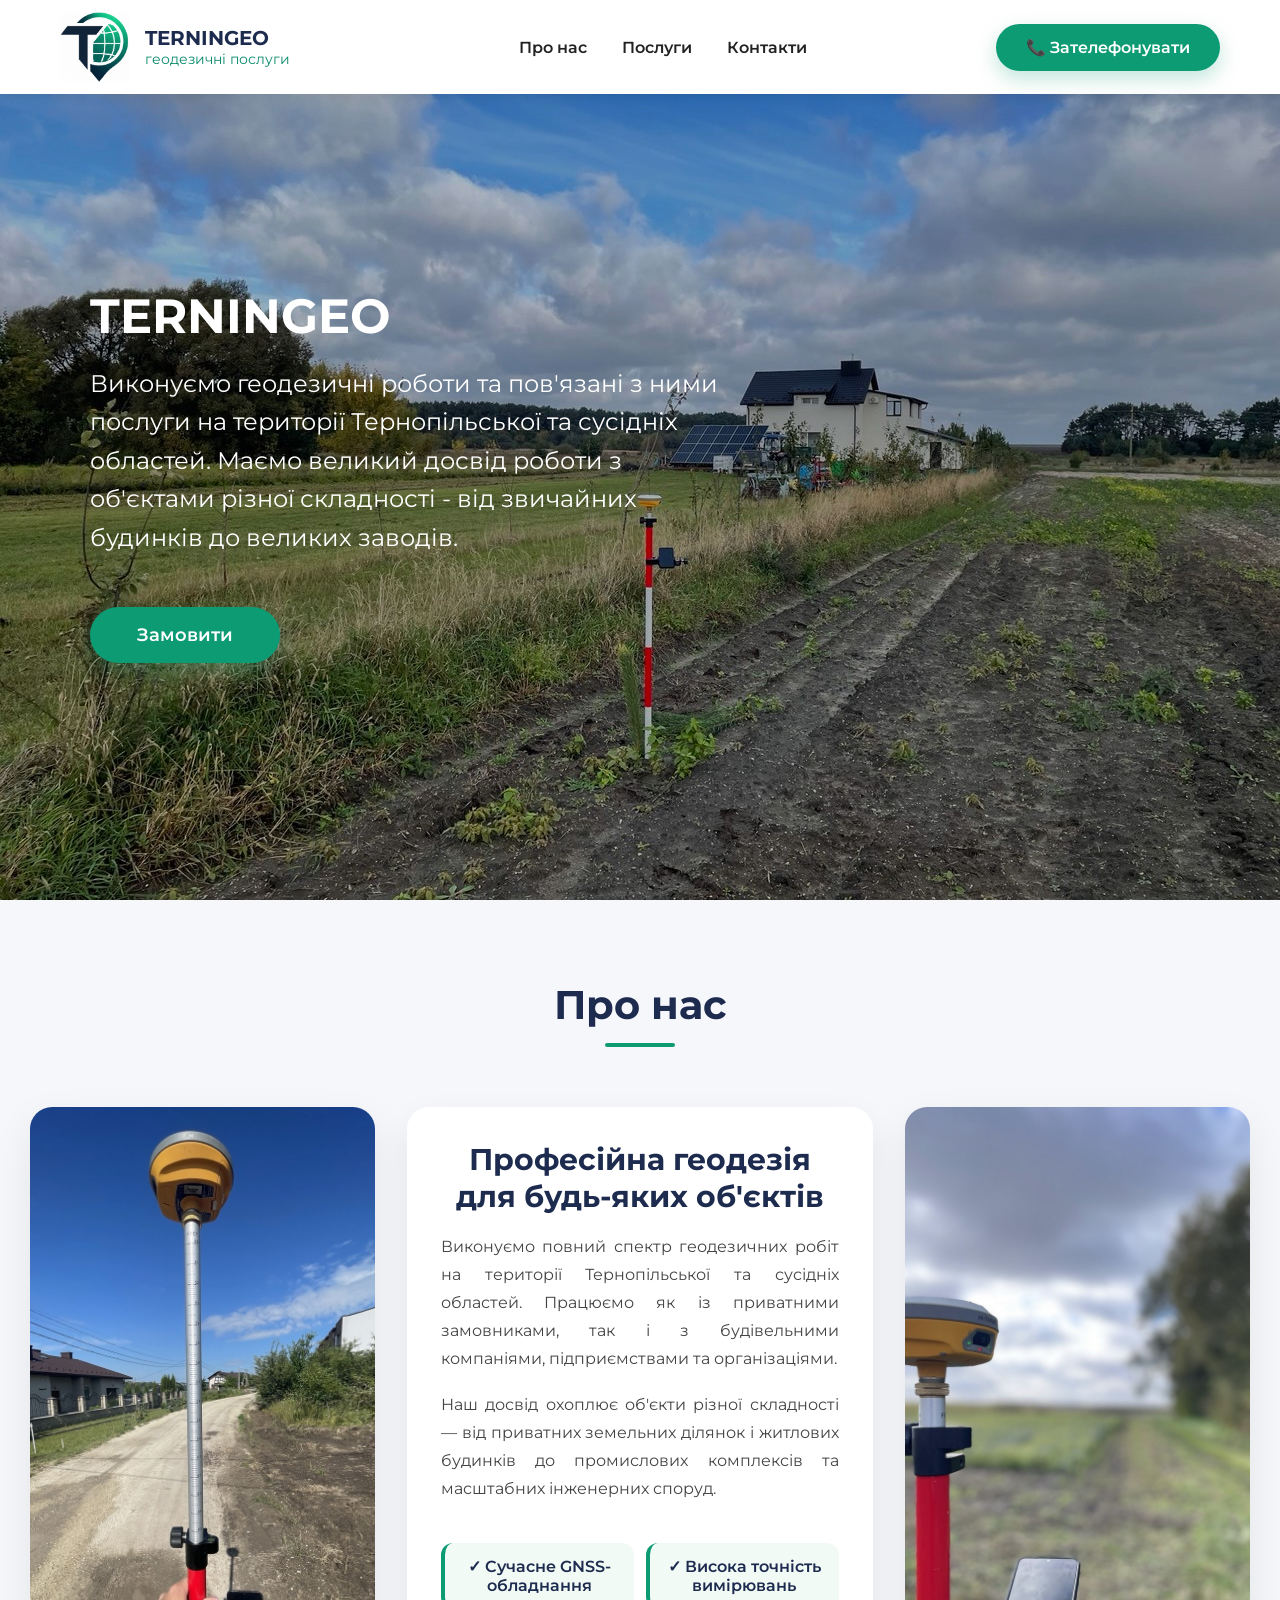
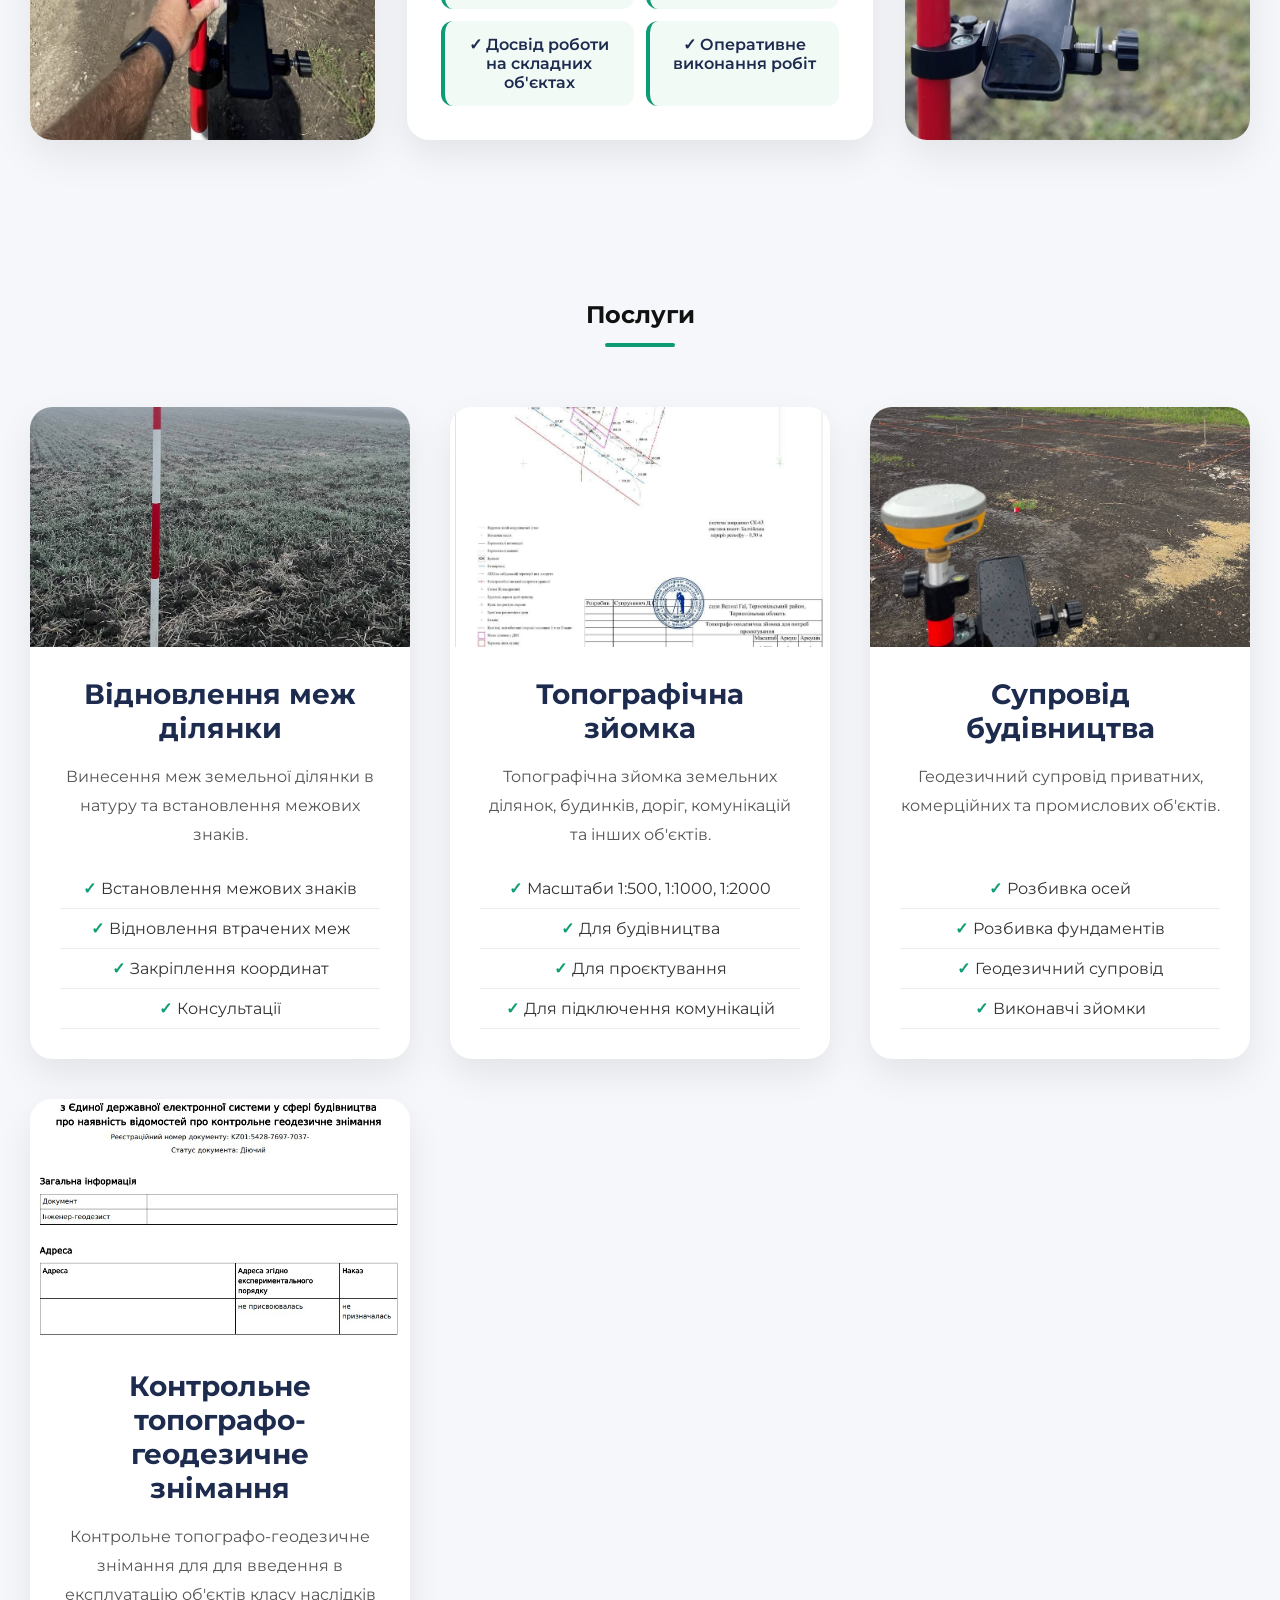
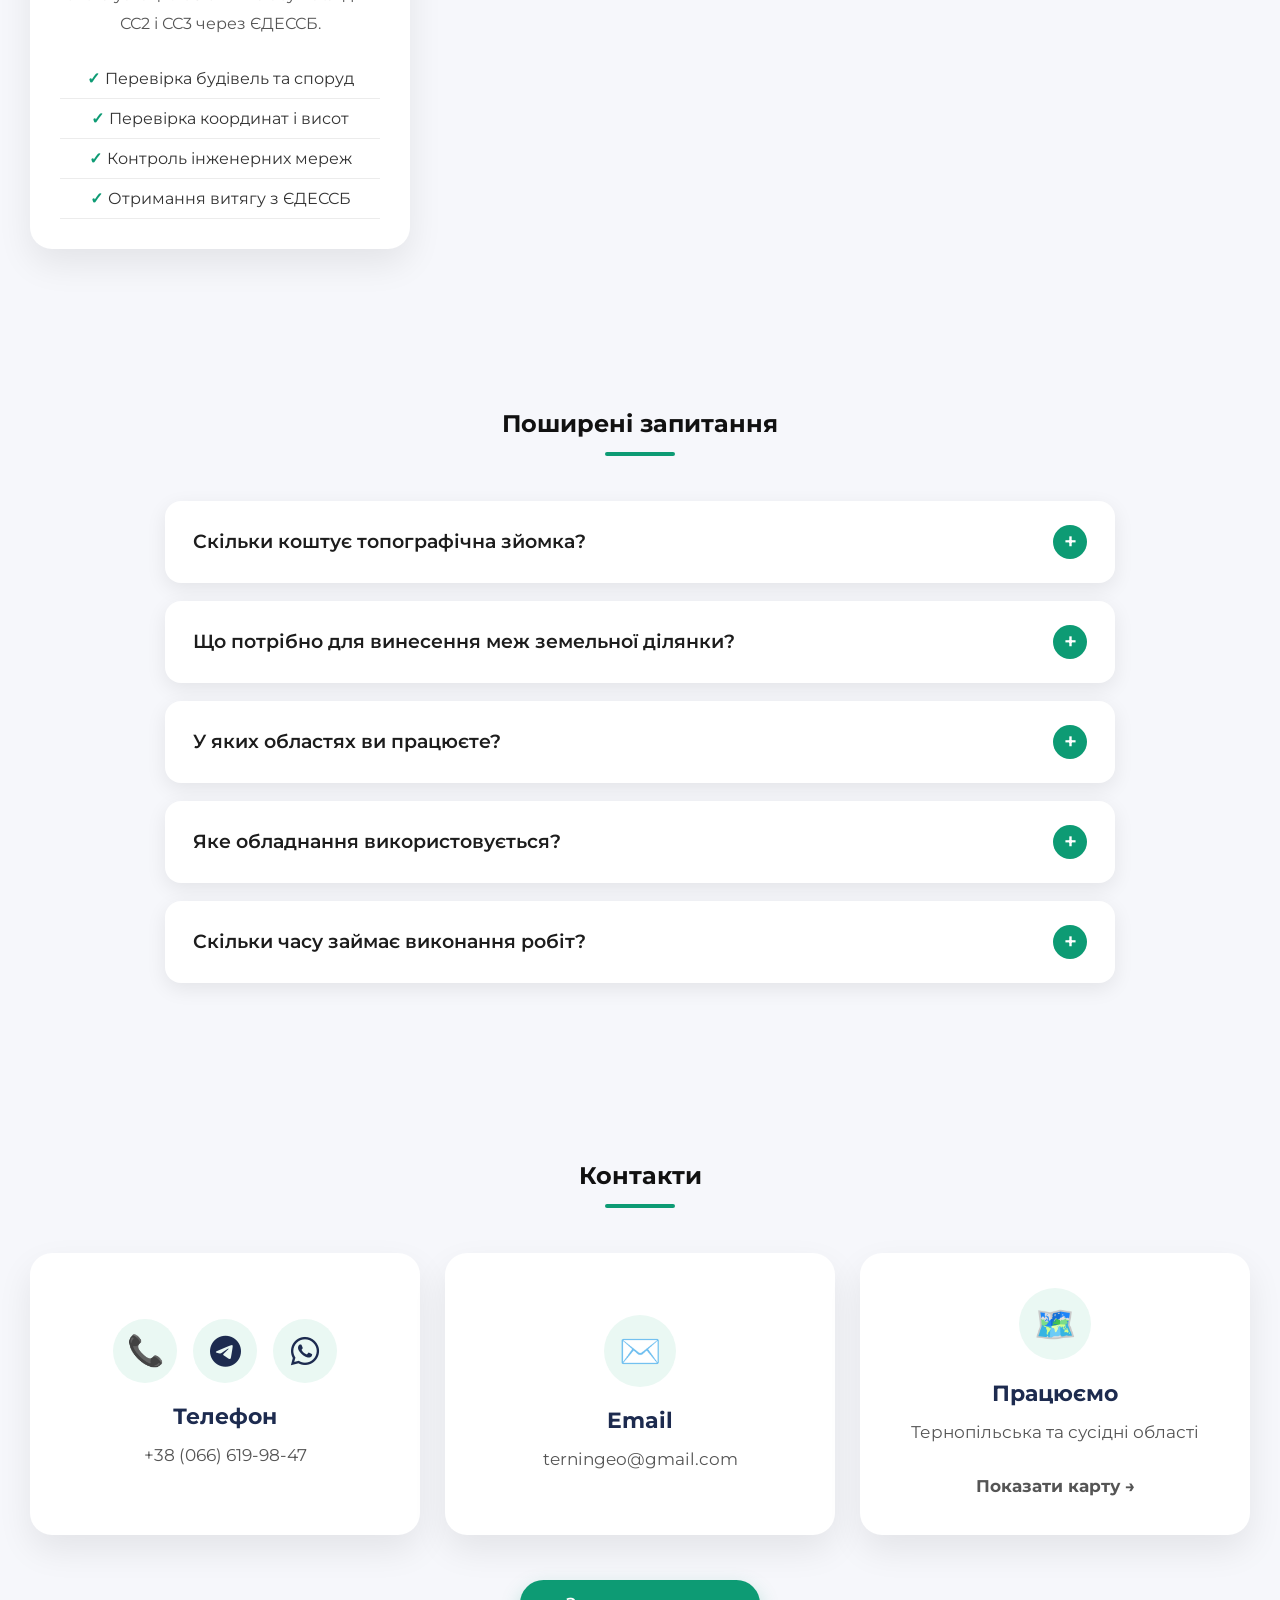
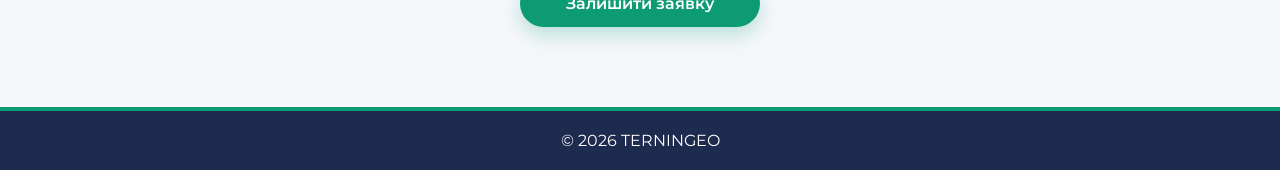
==== commit 423d611f: "Update index.html" ====
--- a/index.html
+++ b/index.html
@@ -166,59 +166,63 @@
         <h2>Про нас</h2>
 
         <!-- Мобільний слайдер -->
-        <div class="about-slider" id="aboutSlider">
-
-            <img src="images/about.jpg"
-                 alt="Інженер-геодезист виконує геодезичні роботи">
-
-            <img src="images/about-2.jpg"
-                 alt="Геодезичні вимірювання сучасним GNSS-обладнанням">
-
-         </div>
-          
-        <div class="services-dots">
-            <span class="dot active"></span>
-            <span class="dot"></span>
-        </div>
-
-    </div>
-
-    <!-- ПК -->
-    <div class="about">
-
-        <div class="about-image">
-            <img src="images/about.jpg"
-                 alt="Інженер-геодезист виконує геодезичні роботи">
-        </div>
-
-         <div class="about-text">
-
-            <h3>Професійна геодезія для будь-яких об'єктів</h3>
-
-            <p>
-                Виконуємо повний спектр геодезичних робіт на території Тернопільської та
-                сусідніх областей. Працюємо як із приватними замовниками, так і з
-                будівельними компаніями, підприємствами та організаціями.
-            </p>
-
-            <p>
-                Наш досвід охоплює об'єкти різної складності — від приватних земельних
-                ділянок і житлових будинків до промислових комплексів та масштабних
-                інженерних споруд.
-            </p>
-
-            <div class="about-features">
-                <div>✓ Сучасне GNSS-обладнання</div>
-                <div>✓ Висока точність вимірювань</div>
-                <div>✓ Досвід роботи на складних об'єктах</div>
-                <div>✓ Оперативне виконання робіт</div>
-            </div>
-
-        </div>
-
-        <div class="about-image">
-            <img src="images/about-2.jpg"
-                 alt="Геодезичні вимірювання сучасним GNSS-обладнанням">
+        <div class="about-mobile">
+
+            <div class="about-slider" id="aboutSlider">
+
+                <img src="images/about.jpg"
+                     alt="Інженер-геодезист виконує геодезичні роботи">
+
+                <img src="images/about-2.jpg"
+                     alt="Геодезичні вимірювання сучасним GNSS-обладнанням">
+
+            </div>
+
+            <div class="slider-dots">
+                <span class="dot active"></span>
+                <span class="dot"></span>
+            </div>
+
+        </div>
+
+        <!-- ПК -->
+        <div class="about">
+
+            <div class="about-image">
+                <img src="images/about.jpg"
+                     alt="Інженер-геодезист виконує геодезичні роботи">
+            </div>
+
+            <div class="about-text">
+
+                <h3>Професійна геодезія для будь-яких об'єктів</h3>
+
+                <p>
+                    Виконуємо повний спектр геодезичних робіт на території Тернопільської та
+                    сусідніх областей. Працюємо як із приватними замовниками, так і з
+                    будівельними компаніями, підприємствами та організаціями.
+                </p>
+
+                <p>
+                    Наш досвід охоплює об'єкти різної складності — від приватних земельних
+                    ділянок і житлових будинків до промислових комплексів та масштабних
+                    інженерних споруд.
+                </p>
+
+                <div class="about-features">
+                    <div>✓ Сучасне GNSS-обладнання</div>
+                    <div>✓ Висока точність вимірювань</div>
+                    <div>✓ Досвід роботи на складних об'єктах</div>
+                    <div>✓ Оперативне виконання робіт</div>
+                </div>
+
+            </div>
+
+            <div class="about-image">
+                <img src="images/about-2.jpg"
+                     alt="Геодезичні вимірювання сучасним GNSS-обладнанням">
+            </div>
+
         </div>
 
     </div>
